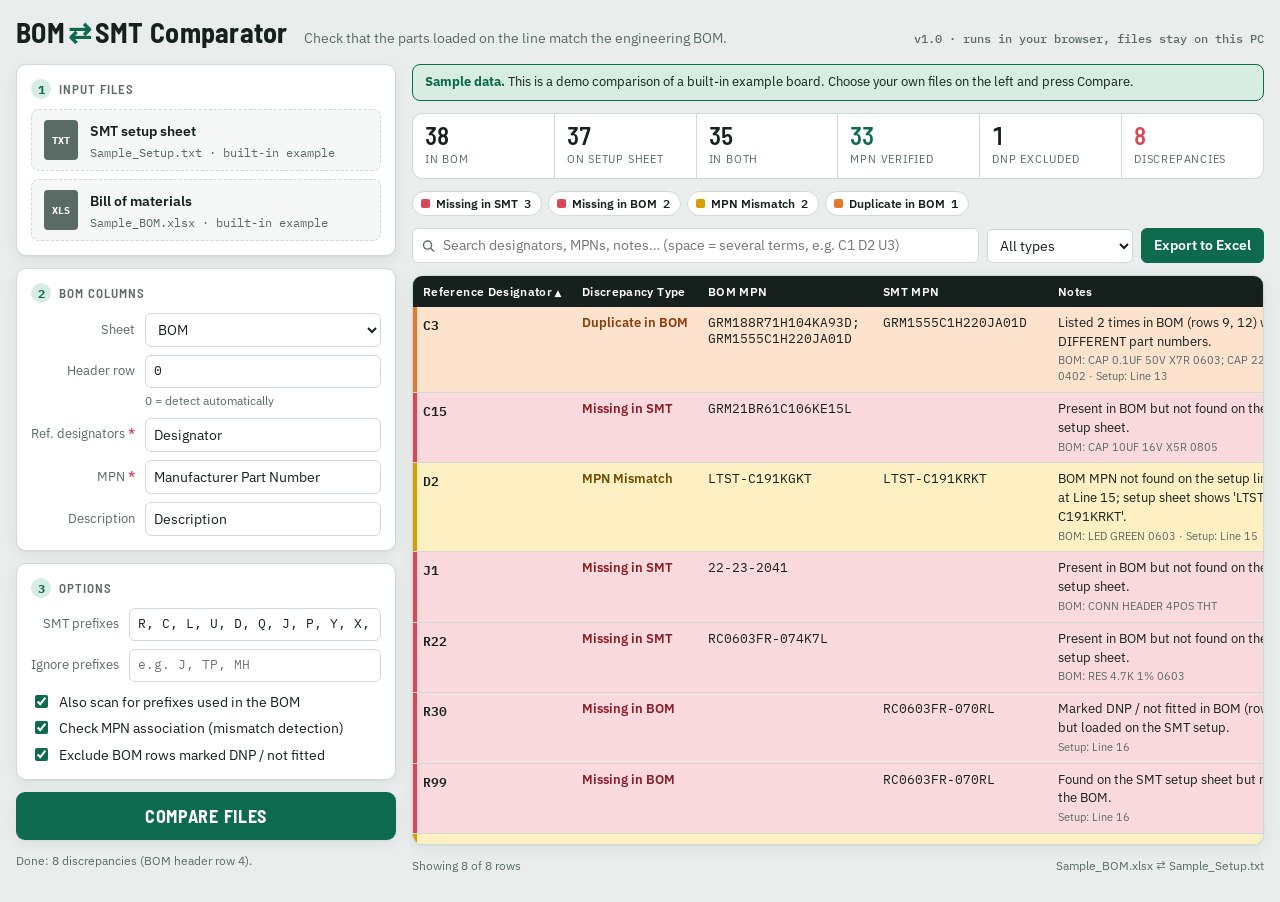
==== web/index.html @ 595cee9e "Add BOM SMT Comparator with bundled HTML and split web app. Co-authored-by: Cursor <cursoragent@curs" ====
<!DOCTYPE html>
<html lang="en">
<head>
<meta charset="utf-8">
<meta name="viewport" content="width=device-width, initial-scale=1, viewport-fit=cover">
<title>BOM SMT Comparator</title>
<meta name="claude:viewport-fit-sides" content="cover">
<link rel="preconnect" href="https://fonts.googleapis.com">
<link rel="stylesheet" href="https://fonts.googleapis.com/css2?family=Barlow+Semi+Condensed:wght@500;600;700&family=IBM+Plex+Mono:wght@400;500;600&family=IBM+Plex+Sans:wght@400;500;600&display=swap">
<link rel="stylesheet" href="css/styles.css">
</head>
<body>
<div class="wrap">
  <header class="top">
    <h1>BOM<span class="sep">⇄</span>SMT Comparator</h1>
    <p>Check that the parts loaded on the line match the engineering BOM.</p>
    <span class="ver">v1.0 · runs in your browser, files stay on this PC</span>
  </header>

  <div class="grid">
    <!-- ============ Setup ============ -->
    <aside class="setup">
      <section class="card">
        <h2><span class="step">1</span>Input files</h2>
        <label class="drop" id="smtDrop" for="smtFile">
          <span class="ico" id="smtIco">TXT</span>
          <span class="lbl">SMT setup sheet</span>
          <span class="name" id="smtName">Click or drop a .txt, .log or .pdf</span>
          <input type="file" id="smtFile" accept=".txt,.log,.pdf">
        </label>
        <label class="drop" id="bomDrop" for="bomFile">
          <span class="ico" id="bomIco">XLS</span>
          <span class="lbl">Bill of materials</span>
          <span class="name" id="bomName">Click or drop a .xlsx or .xls</span>
          <input type="file" id="bomFile" accept=".xlsx,.xls,.xlsm">
        </label>
      </section>

      <section class="card">
        <h2><span class="step">2</span>BOM columns</h2>
        <div class="form">
          <label for="sheetSel">Sheet</label>
          <select id="sheetSel" class="field"></select>
          <label for="headerRow">Header row</label>
          <input id="headerRow" class="field mono" type="number" min="0" step="1" value="0">
          <span class="hint">0 = detect automatically</span>
          <label for="refCol">Ref. designators <b>*</b></label>
          <input id="refCol" class="field" list="colList" autocomplete="off" placeholder="Header, number or letter">
          <label for="mpnCol">MPN <b>*</b></label>
          <input id="mpnCol" class="field" list="colList" autocomplete="off" placeholder="Header, number or letter">
          <label for="descCol">Description</label>
          <input id="descCol" class="field" list="colListDesc" autocomplete="off" placeholder="Optional">
        </div>
        <datalist id="colList"></datalist>
        <datalist id="colListDesc"></datalist>
      </section>

      <section class="card">
        <h2><span class="step">3</span>Options</h2>
        <div class="form">
          <label for="prefixes">SMT prefixes</label>
          <input id="prefixes" class="field mono">
          <label for="ignore">Ignore prefixes</label>
          <input id="ignore" class="field mono" placeholder="e.g. J, TP, MH">
        </div>
        <div class="checks">
          <label><input type="checkbox" id="learn" checked> Also scan for prefixes used in the BOM</label>
          <label><input type="checkbox" id="checkMpn" checked> Check MPN association (mismatch detection)</label>
          <label><input type="checkbox" id="excludeDnp" checked> Exclude BOM rows marked DNP / not fitted</label>
        </div>
      </section>

      <button class="go" id="goBtn" type="button">Compare files</button>
      <div class="progress" id="prog" hidden><i id="progBar"></i></div>
      <div class="pmsg" id="progMsg" aria-live="polite"></div>
    </aside>

    <!-- ============ Results ============ -->
    <main class="results">
      <div class="banner" id="sampleBanner" hidden>
        <span><b>Sample data.</b> This is a demo comparison of a built-in example board. Choose your own files on the left and press Compare.</span>
      </div>

      <div class="stats" id="stats">
        <div class="stat"><div class="n" id="sBom">–</div><div class="k">In BOM</div></div>
        <div class="stat"><div class="n" id="sSmt">–</div><div class="k">On setup sheet</div></div>
        <div class="stat"><div class="n" id="sCommon">–</div><div class="k">In both</div></div>
        <div class="stat good"><div class="n" id="sVer">–</div><div class="k">MPN verified</div></div>
        <div class="stat"><div class="n" id="sDnp">–</div><div class="k">DNP excluded</div></div>
        <div class="stat bad"><div class="n" id="sTotal">–</div><div class="k">Discrepancies</div></div>
      </div>

      <div class="chips" id="chips"></div>

      <div class="toolbar">
        <div class="search">
          <svg viewBox="0 0 24 24" stroke-width="2.2" aria-hidden="true"><circle cx="10.5" cy="10.5" r="6.5"/><path d="M15.5 15.5 21 21"/></svg>
          <input id="search" class="field" type="search" placeholder="Search designators, MPNs, notes… (space = several terms, e.g. C1 D2 U3)">
        </div>
        <select id="typeSel" class="field" style="width:auto">
          <option value="">All types</option>
        </select>
        <button class="btn primary" id="exportBtn" type="button" disabled>Export to Excel</button>
      </div>

      <div class="tablebox">
        <table id="tbl">
          <thead><tr>
            <th data-k="ref" aria-sort="ascending">Reference Designator</th>
            <th data-k="type">Discrepancy Type</th>
            <th data-k="bomMpn">BOM MPN</th>
            <th data-k="smtMpn">SMT MPN</th>
            <th data-k="notes">Notes</th>
          </tr></thead>
          <tbody id="tbody"></tbody>
        </table>
        <div class="empty" id="empty"><strong>No comparison yet</strong>Choose a setup sheet and a BOM, then press Compare files.</div>
      </div>
      <div class="foot"><span id="count"></span><span id="srcInfo"></span></div>
    </main>
  </div>
</div>

<dialog id="dlg"><form method="dialog" class="dlg" id="dlgBody">
  <h3><span class="badge" id="dlgBadge">!</span><span id="dlgTitle"></span></h3>
  <p class="msg" id="dlgMsg"></p>
  <details id="dlgDetails" hidden><summary>Show details</summary><pre id="dlgDetailText"></pre></details>
  <div class="acts" id="dlgActs"></div>
</form></dialog>

<script src="vendor/xlsx.js"></script>
<script src="vendor/exceljs.min.js"></script>
<script src="vendor/pdf.min.js"></script>
<script src="vendor/pdf.worker.min.js"></script>
<script>
if (window.pdfjsLib) {
  pdfjsLib.GlobalWorkerOptions.workerSrc = "vendor/pdf.worker.min.js";
}
</script>
<script src="js/core.js"></script>
<script src="js/sample.js"></script>
<script src="js/app.js"></script>
</body>
</html>
---- web/css/styles.css ----
/* Layout: a two-pane line-side tool. Setup on the left (sticky), results ledger on the right. Stacks under 960px. */
:root {
  --bg: #E9EEEC;          /* bench grey with a green bias */
  --panel: #FFFFFF;
  --panel-2: #F5F8F7;
  --ink: #16201C;
  --muted: #5A6A64;
  --line: #CFD9D5;
  --accent: #0D6A4C;      /* solder-mask green */
  --accent-ink: #FFFFFF;
  --accent-soft: #D7EDE4;
  --focus: #1C8B66;
  --miss-bg: #FBDADD; --miss-ink: #8B1B27; --miss-edge: #D9485A;
  --mm-bg: #FFF0C4;   --mm-ink: #6E4B00;   --mm-edge: #D69E00;
  --dup-bg: #FDE2CD;  --dup-ink: #8A3B08;  --dup-edge: #E07A2C;
  --ok-bg: #DDF1E6;   --ok-ink: #0D5A40;
  --shadow: 0 1px 2px rgba(16, 40, 30, .06), 0 4px 16px rgba(16, 40, 30, .06);
  --f-display: "Barlow Semi Condensed", "Arial Narrow", "Segoe UI", sans-serif;
  --f-body: "IBM Plex Sans", "Segoe UI", system-ui, -apple-system, sans-serif;
  --f-mono: "IBM Plex Mono", Consolas, "Cascadia Mono", "Courier New", monospace;
  color-scheme: light;
}
@media (prefers-color-scheme: dark) {
  :root:not([data-theme="light"]) {
    --bg: #0F1513; --panel: #171F1C; --panel-2: #1C2622; --ink: #E3EBE7; --muted: #92A39C; --line: #2B3833;
    --accent: #3DBE8D; --accent-ink: #06261A; --accent-soft: #173A2D; --focus: #5FD6A8;
    --miss-bg: #47202A; --miss-ink: #FFB9C1; --miss-edge: #F0687A;
    --mm-bg: #3F3413; --mm-ink: #FFDB7A; --mm-edge: #E8B52E;
    --dup-bg: #45291A; --dup-ink: #FFC294; --dup-edge: #F0954F;
    --ok-bg: #173A2D; --ok-ink: #8FE3BF;
    --shadow: 0 1px 2px rgba(0,0,0,.4), 0 4px 16px rgba(0,0,0,.25);
    color-scheme: dark;
  }
}
:root[data-theme="dark"] {
  --bg: #0F1513; --panel: #171F1C; --panel-2: #1C2622; --ink: #E3EBE7; --muted: #92A39C; --line: #2B3833;
  --accent: #3DBE8D; --accent-ink: #06261A; --accent-soft: #173A2D; --focus: #5FD6A8;
  --miss-bg: #47202A; --miss-ink: #FFB9C1; --miss-edge: #F0687A;
  --mm-bg: #3F3413; --mm-ink: #FFDB7A; --mm-edge: #E8B52E;
  --dup-bg: #45291A; --dup-ink: #FFC294; --dup-edge: #F0954F;
  --ok-bg: #173A2D; --ok-ink: #8FE3BF;
  --shadow: 0 1px 2px rgba(0,0,0,.4), 0 4px 16px rgba(0,0,0,.25);
  color-scheme: dark;
}

* { box-sizing: border-box; }
html, body { margin: 0; }
:root { padding-top: env(safe-area-inset-top, 0px); padding-bottom: env(safe-area-inset-bottom, 0px); }
body { background: var(--bg); color: var(--ink); font: 400 14px/1.45 var(--f-body); }
[hidden] { display: none !important; }
button, input, select { font: inherit; color: inherit; }
:focus-visible { outline: 2px solid var(--focus); outline-offset: 2px; }

.wrap { max-width: 1480px; margin: 0 auto; padding-block: 18px 28px;
  padding-left: max(16px, env(safe-area-inset-left, 0px)); padding-right: max(16px, env(safe-area-inset-right, 0px)); }

/* Header */
.top { display: flex; flex-wrap: wrap; align-items: baseline; gap: 6px 16px; margin-bottom: 16px; }
.top h1 { font: 700 28px/1.05 var(--f-display); letter-spacing: .01em; margin: 0; text-wrap: balance; }
.top h1 .sep { color: var(--accent); padding: 0 .12em; }
.top p { margin: 0; color: var(--muted); }
.top .ver { margin-left: auto; font: 500 12px var(--f-mono); color: var(--muted); }

.grid { display: grid; grid-template-columns: 380px minmax(0, 1fr); gap: 16px; align-items: start; }
@media (max-width: 960px) { .grid { grid-template-columns: minmax(0, 1fr); } }

/* Setup panel */
.setup { display: flex; flex-direction: column; gap: 12px; position: sticky; top: calc(12px + env(safe-area-inset-top, 0px)); }
@media (max-width: 960px) { .setup { position: static; } }
.card { background: var(--panel); border: 1px solid var(--line); border-radius: 10px; padding: 14px; box-shadow: var(--shadow); }
.card h2 { font: 600 13px var(--f-display); text-transform: uppercase; letter-spacing: .08em; color: var(--muted);
  margin: 0 0 10px; display: flex; gap: 8px; align-items: center; }
.card h2 .step { display: inline-grid; place-items: center; width: 20px; height: 20px; border-radius: 50%;
  background: var(--accent-soft); color: var(--accent); font: 700 12px var(--f-mono); letter-spacing: 0; }

.drop { display: grid; grid-template-columns: auto minmax(0, 1fr); gap: 2px 12px; align-items: center;
  border: 1.5px dashed var(--line); border-radius: 8px; padding: 10px 12px; cursor: pointer; background: var(--panel-2);
  transition: border-color .15s, background .15s; }
.drop + .drop { margin-top: 8px; }
.drop:hover, .drop.over { border-color: var(--accent); background: var(--accent-soft); }
.drop.loaded { border-style: solid; border-color: var(--accent); }
.drop .ico { grid-row: span 2; width: 34px; height: 40px; border-radius: 4px; display: grid; place-items: center;
  font: 700 10px var(--f-mono); color: var(--accent-ink); background: var(--muted); }
.drop.loaded .ico { background: var(--accent); }
.drop .lbl { font-weight: 600; }
.drop .name { font: 400 12px var(--f-mono); color: var(--muted); overflow: hidden; text-overflow: ellipsis; white-space: nowrap; }
.drop input { position: absolute; width: 1px; height: 1px; opacity: 0; pointer-events: none; }

.form { display: grid; grid-template-columns: auto minmax(0, 1fr); gap: 8px 10px; align-items: center; }
.form label { color: var(--muted); font-size: 13px; text-align: right; }
.form label b { color: var(--miss-edge); font-weight: 600; }
.field { width: 100%; min-width: 0; background: var(--panel); border: 1px solid var(--line); border-radius: 6px; padding: 6px 8px; }
.field:focus { border-color: var(--focus); outline: none; box-shadow: 0 0 0 3px var(--accent-soft); }
.field.mono { font-family: var(--f-mono); font-size: 13px; }
.hint { grid-column: 2; font-size: 12px; color: var(--muted); margin-top: -4px; }
.checks { display: grid; gap: 6px; margin-top: 10px; }
.checks label { display: flex; gap: 8px; align-items: flex-start; cursor: pointer; }
.checks input { accent-color: var(--accent); margin-top: 3px; }

.go { width: 100%; border: 0; border-radius: 9px; padding: 13px 16px; cursor: pointer; background: var(--accent); color: var(--accent-ink);
  font: 700 18px var(--f-display); letter-spacing: .04em; text-transform: uppercase; box-shadow: var(--shadow); }
.go:hover { filter: brightness(1.08); }
.go:disabled { opacity: .55; cursor: progress; }
.progress { height: 6px; border-radius: 3px; background: var(--line); overflow: hidden; }
.progress > i { display: block; height: 100%; width: 0; background: var(--accent); transition: width .2s; }
.pmsg { font-size: 12px; color: var(--muted); min-height: 1.4em; }

/* Results */
.results { display: flex; flex-direction: column; gap: 12px; min-width: 0; }
.banner { display: flex; flex-wrap: wrap; gap: 8px 12px; align-items: center; background: var(--accent-soft); color: var(--ink);
  border: 1px solid var(--accent); border-radius: 8px; padding: 8px 12px; font-size: 13px; }
.banner b { color: var(--accent); }
.stats { display: grid; grid-template-columns: repeat(6, minmax(0, 1fr)); gap: 1px; background: var(--line);
  border: 1px solid var(--line); border-radius: 10px; overflow: hidden; }
@media (max-width: 1200px) { .stats { grid-template-columns: repeat(3, minmax(0, 1fr)); } }
.stat { background: var(--panel); padding: 10px 12px; }
.stat .n { font: 600 24px/1 var(--f-display); font-variant-numeric: tabular-nums; }
.stat .k { font-size: 11px; text-transform: uppercase; letter-spacing: .07em; color: var(--muted); margin-top: 4px; }
.stat.bad .n { color: var(--miss-edge); }
.stat.good .n { color: var(--accent); }

.chips { display: flex; flex-wrap: wrap; gap: 6px; }
.chip { display: inline-flex; gap: 6px; align-items: center; border: 1px solid transparent; border-radius: 999px; padding: 3px 10px 3px 8px;
  font-size: 12px; font-weight: 600; cursor: pointer; background: var(--panel); border-color: var(--line); color: var(--ink); }
.chip .dot { width: 9px; height: 9px; border-radius: 2px; }
.chip[aria-pressed="true"] { border-color: var(--ink); }
.chip .c { font-family: var(--f-mono); }
.t-miss { --row-bg: var(--miss-bg); --row-ink: var(--miss-ink); --row-edge: var(--miss-edge); }
.t-mm   { --row-bg: var(--mm-bg);   --row-ink: var(--mm-ink);   --row-edge: var(--mm-edge); }
.t-dup  { --row-bg: var(--dup-bg);  --row-ink: var(--dup-ink);  --row-edge: var(--dup-edge); }
.chip .dot { background: var(--row-edge, var(--muted)); }

.toolbar { display: flex; flex-wrap: wrap; gap: 8px; align-items: center; }
.toolbar .search { flex: 1 1 260px; min-width: 0; position: relative; }
.toolbar .search input { padding-left: 30px; }
.toolbar .search svg { position: absolute; left: 9px; top: 50%; transform: translateY(-50%); width: 15px; height: 15px; stroke: var(--muted); fill: none; }
.btn { border: 1px solid var(--line); background: var(--panel); border-radius: 6px; padding: 6px 12px; cursor: pointer; font-weight: 500; }
.btn:hover { border-color: var(--accent); }
.btn.primary { background: var(--accent); color: var(--accent-ink); border-color: var(--accent); font-weight: 600; }
.btn:disabled { opacity: .5; cursor: not-allowed; }

.tablebox { background: var(--panel); border: 1px solid var(--line); border-radius: 10px; overflow: auto; max-height: calc(100vh - 330px); min-height: 260px; box-shadow: var(--shadow); }
table { width: 100%; border-collapse: collapse; font-size: 13px; }
thead th { position: sticky; top: 0; z-index: 1; background: var(--ink); color: var(--panel); text-align: left; font: 600 12px var(--f-body);
  letter-spacing: .03em; padding: 8px 10px; white-space: nowrap; cursor: pointer; user-select: none; }
thead th[aria-sort="ascending"]::after { content: " ▲"; font-size: 9px; }
thead th[aria-sort="descending"]::after { content: " ▼"; font-size: 9px; }
tbody td { padding: 7px 10px; border-bottom: 1px solid var(--line); vertical-align: top; }
tbody tr { background: var(--row-bg); color: var(--ink); }
tbody tr td:first-child { box-shadow: inset 4px 0 0 var(--row-edge); }
td.ref { font: 600 13px var(--f-mono); white-space: nowrap; }
td.mpn { font: 400 12.5px var(--f-mono); overflow-wrap: anywhere; min-width: 175px; }
td.type { white-space: nowrap; color: var(--row-ink); font-weight: 600; }
td.notes { min-width: 260px; }
td.notes small { display: block; color: var(--muted); margin-top: 2px; }
.empty { padding: 40px 16px; text-align: center; color: var(--muted); }
.empty strong { display: block; font: 600 20px var(--f-display); color: var(--ink); margin-bottom: 4px; }
.empty.ok strong { color: var(--accent); }
.foot { display: flex; justify-content: space-between; flex-wrap: wrap; gap: 6px; font-size: 12px; color: var(--muted); }

/* Dialog */
dialog { border: 1px solid var(--line); border-radius: 12px; padding: 0; max-width: min(620px, calc(100vw - 32px)); background: var(--panel); color: var(--ink); box-shadow: 0 20px 60px rgba(0,0,0,.3); }
dialog::backdrop { background: rgba(10, 20, 16, .45); }
.dlg { padding: 18px 20px 16px; display: grid; gap: 12px; }
.dlg h3 { margin: 0; font: 700 20px var(--f-display); display: flex; gap: 10px; align-items: center; }
.dlg h3 .badge { width: 26px; height: 26px; border-radius: 50%; display: grid; place-items: center; font: 700 14px var(--f-mono); }
.dlg.error h3 .badge { background: var(--miss-bg); color: var(--miss-ink); }
.dlg.warn h3 .badge { background: var(--mm-bg); color: var(--mm-ink); }
.dlg.info h3 .badge { background: var(--ok-bg); color: var(--ok-ink); }
.dlg .msg { white-space: pre-wrap; margin: 0; max-height: 50vh; overflow: auto; }
.dlg details pre { font: 12px var(--f-mono); background: var(--panel-2); border: 1px solid var(--line); border-radius: 6px; padding: 8px; max-height: 240px; overflow: auto; white-space: pre-wrap; }
.dlg .acts { display: flex; justify-content: flex-end; gap: 8px; flex-wrap: wrap; }

@media (prefers-reduced-motion: reduce) { * { transition: none !important; } }
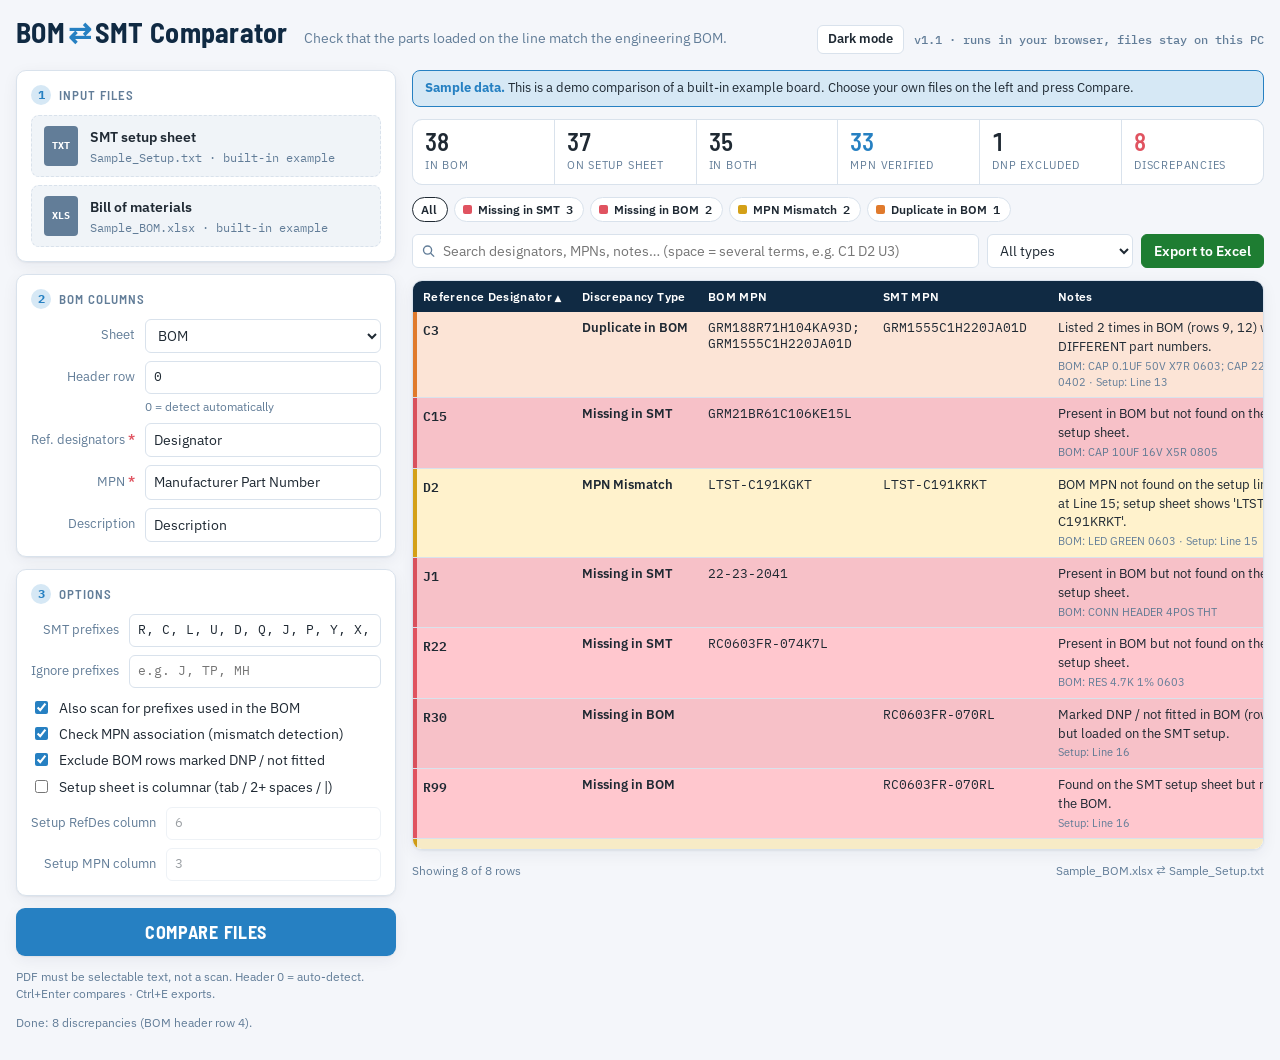
==== commit fdb3b206: "Match Python UI: dark mode, chips, columnar SMT parse, and ExcelJS load fix. Co-authored-by: Cursor " ====
--- a/web/index.html
+++ b/web/index.html
@@ -14,7 +14,10 @@
   <header class="top">
     <h1>BOM<span class="sep">⇄</span>SMT Comparator</h1>
     <p>Check that the parts loaded on the line match the engineering BOM.</p>
-    <span class="ver">v1.0 · runs in your browser, files stay on this PC</span>
+    <div class="actions">
+      <button class="theme-btn" id="themeBtn" type="button" title="Toggle a darker shop-floor theme">Dark mode</button>
+      <span class="ver">v1.1 · runs in your browser, files stay on this PC</span>
+    </div>
   </header>
 
   <div class="grid">
@@ -67,10 +70,18 @@
           <label><input type="checkbox" id="learn" checked> Also scan for prefixes used in the BOM</label>
           <label><input type="checkbox" id="checkMpn" checked> Check MPN association (mismatch detection)</label>
           <label><input type="checkbox" id="excludeDnp" checked> Exclude BOM rows marked DNP / not fitted</label>
+          <label><input type="checkbox" id="colMode"> Setup sheet is columnar (tab / 2+ spaces / |)</label>
+        </div>
+        <div class="form" style="margin-top:10px">
+          <label for="smtRefCol">Setup RefDes column</label>
+          <input id="smtRefCol" class="field mono col-fields" type="number" min="1" max="40" value="6" disabled>
+          <label for="smtMpnCol">Setup MPN column</label>
+          <input id="smtMpnCol" class="field mono col-fields" type="number" min="0" max="40" value="3" disabled>
         </div>
       </section>
 
-      <button class="go" id="goBtn" type="button">Compare files</button>
+      <button class="go" id="goBtn" type="button" title="Ctrl+Enter">Compare files</button>
+      <div class="hint-line">PDF must be selectable text, not a scan. Header 0 = auto-detect. Ctrl+Enter compares · Ctrl+E exports.</div>
       <div class="progress" id="prog" hidden><i id="progBar"></i></div>
       <div class="pmsg" id="progMsg" aria-live="polite"></div>
     </aside>
@@ -100,7 +111,7 @@
         <select id="typeSel" class="field" style="width:auto">
           <option value="">All types</option>
         </select>
-        <button class="btn primary" id="exportBtn" type="button" disabled>Export to Excel</button>
+        <button class="btn primary" id="exportBtn" type="button" disabled title="Ctrl+E">Export to Excel</button>
       </div>
 
       <div class="tablebox">
@@ -128,8 +139,8 @@
   <div class="acts" id="dlgActs"></div>
 </form></dialog>
 
+<script src="vendor/exceljs.min.js"></script>
 <script src="vendor/xlsx.js"></script>
-<script src="vendor/exceljs.min.js"></script>
 <script src="vendor/pdf.min.js"></script>
 <script src="vendor/pdf.worker.min.js"></script>
 <script>
--- a/web/css/styles.css
+++ b/web/css/styles.css
@@ -1,44 +1,35 @@
 /* Layout: a two-pane line-side tool. Setup on the left (sticky), results ledger on the right. Stacks under 960px. */
 :root {
-  --bg: #E9EEEC;          /* bench grey with a green bias */
+  --bg: #F4F6FA;
   --panel: #FFFFFF;
-  --panel-2: #F5F8F7;
-  --ink: #16201C;
-  --muted: #5A6A64;
-  --line: #CFD9D5;
-  --accent: #0D6A4C;      /* solder-mask green */
+  --panel-2: #F0F4F8;
+  --ink: #1F2933;
+  --muted: #627D98;
+  --line: #D9E2EC;
+  --accent: #2680C2;
   --accent-ink: #FFFFFF;
-  --accent-soft: #D7EDE4;
-  --focus: #1C8B66;
-  --miss-bg: #FBDADD; --miss-ink: #8B1B27; --miss-edge: #D9485A;
-  --mm-bg: #FFF0C4;   --mm-ink: #6E4B00;   --mm-edge: #D69E00;
-  --dup-bg: #FDE2CD;  --dup-ink: #8A3B08;  --dup-edge: #E07A2C;
-  --ok-bg: #DDF1E6;   --ok-ink: #0D5A40;
-  --shadow: 0 1px 2px rgba(16, 40, 30, .06), 0 4px 16px rgba(16, 40, 30, .06);
+  --accent-soft: #D6E8F5;
+  --focus: #2680C2;
+  --export: #1E7D32;
+  --head: #102A43;
+  --miss-bg: #FFC7CE; --miss-ink: #1F2933; --miss-edge: #E05360;
+  --mm-bg: #FFF2CC;   --mm-ink: #1F2933;   --mm-edge: #D4A017;
+  --dup-bg: #FCE4D6;  --dup-ink: #1F2933;  --dup-edge: #E07A2C;
+  --ok-bg: #DDF1E6;   --ok-ink: #1E7D32;
+  --shadow: 0 1px 2px rgba(16, 42, 67, .06), 0 4px 16px rgba(16, 42, 67, .06);
   --f-display: "Barlow Semi Condensed", "Arial Narrow", "Segoe UI", sans-serif;
   --f-body: "IBM Plex Sans", "Segoe UI", system-ui, -apple-system, sans-serif;
   --f-mono: "IBM Plex Mono", Consolas, "Cascadia Mono", "Courier New", monospace;
   color-scheme: light;
 }
-@media (prefers-color-scheme: dark) {
-  :root:not([data-theme="light"]) {
-    --bg: #0F1513; --panel: #171F1C; --panel-2: #1C2622; --ink: #E3EBE7; --muted: #92A39C; --line: #2B3833;
-    --accent: #3DBE8D; --accent-ink: #06261A; --accent-soft: #173A2D; --focus: #5FD6A8;
-    --miss-bg: #47202A; --miss-ink: #FFB9C1; --miss-edge: #F0687A;
-    --mm-bg: #3F3413; --mm-ink: #FFDB7A; --mm-edge: #E8B52E;
-    --dup-bg: #45291A; --dup-ink: #FFC294; --dup-edge: #F0954F;
-    --ok-bg: #173A2D; --ok-ink: #8FE3BF;
-    --shadow: 0 1px 2px rgba(0,0,0,.4), 0 4px 16px rgba(0,0,0,.25);
-    color-scheme: dark;
-  }
-}
 :root[data-theme="dark"] {
-  --bg: #0F1513; --panel: #171F1C; --panel-2: #1C2622; --ink: #E3EBE7; --muted: #92A39C; --line: #2B3833;
-  --accent: #3DBE8D; --accent-ink: #06261A; --accent-soft: #173A2D; --focus: #5FD6A8;
-  --miss-bg: #47202A; --miss-ink: #FFB9C1; --miss-edge: #F0687A;
-  --mm-bg: #3F3413; --mm-ink: #FFDB7A; --mm-edge: #E8B52E;
-  --dup-bg: #45291A; --dup-ink: #FFC294; --dup-edge: #F0954F;
-  --ok-bg: #173A2D; --ok-ink: #8FE3BF;
+  --bg: #1B2430; --panel: #243040; --panel-2: #151C26; --ink: #E8EEF4; --muted: #9FB3C8; --line: #3D4F63;
+  --accent: #2680C2; --accent-ink: #FFFFFF; --accent-soft: #1E3A52; --focus: #4AA3D9;
+  --export: #1E7D32; --head: #102A43;
+  --miss-bg: #6E3038; --miss-ink: #E8EEF4; --miss-edge: #E05360;
+  --mm-bg: #6B5520;   --mm-ink: #E8EEF4;   --mm-edge: #D4A017;
+  --dup-bg: #6B4530;  --dup-ink: #E8EEF4;  --dup-edge: #E07A2C;
+  --ok-bg: #173A2D;   --ok-ink: #5FE08A;
   --shadow: 0 1px 2px rgba(0,0,0,.4), 0 4px 16px rgba(0,0,0,.25);
   color-scheme: dark;
 }
@@ -56,10 +47,15 @@
 
 /* Header */
 .top { display: flex; flex-wrap: wrap; align-items: baseline; gap: 6px 16px; margin-bottom: 16px; }
-.top h1 { font: 700 28px/1.05 var(--f-display); letter-spacing: .01em; margin: 0; text-wrap: balance; }
+.top h1 { font: 700 28px/1.05 var(--f-display); letter-spacing: .01em; margin: 0; text-wrap: balance; color: var(--head); }
+:root[data-theme="dark"] .top h1 { color: #F0F7FC; }
 .top h1 .sep { color: var(--accent); padding: 0 .12em; }
 .top p { margin: 0; color: var(--muted); }
-.top .ver { margin-left: auto; font: 500 12px var(--f-mono); color: var(--muted); }
+.top .actions { margin-left: auto; display: flex; align-items: center; gap: 10px; }
+.top .ver { font: 500 12px var(--f-mono); color: var(--muted); }
+.theme-btn { border: 1px solid var(--line); background: var(--panel); border-radius: 6px; padding: 4px 10px;
+  cursor: pointer; font-weight: 600; font-size: 13px; }
+.theme-btn:hover { border-color: var(--accent); }
 
 .grid { display: grid; grid-template-columns: 380px minmax(0, 1fr); gap: 16px; align-items: start; }
 @media (max-width: 960px) { .grid { grid-template-columns: minmax(0, 1fr); } }
@@ -101,6 +97,8 @@
   font: 700 18px var(--f-display); letter-spacing: .04em; text-transform: uppercase; box-shadow: var(--shadow); }
 .go:hover { filter: brightness(1.08); }
 .go:disabled { opacity: .55; cursor: progress; }
+.hint-line { font-size: 12px; color: var(--muted); }
+.col-fields:disabled, .col-fields[disabled] { opacity: .45; }
 .progress { height: 6px; border-radius: 3px; background: var(--line); overflow: hidden; }
 .progress > i { display: block; height: 100%; width: 0; background: var(--accent); transition: width .2s; }
 .pmsg { font-size: 12px; color: var(--muted); min-height: 1.4em; }
@@ -136,17 +134,19 @@
 .toolbar .search svg { position: absolute; left: 9px; top: 50%; transform: translateY(-50%); width: 15px; height: 15px; stroke: var(--muted); fill: none; }
 .btn { border: 1px solid var(--line); background: var(--panel); border-radius: 6px; padding: 6px 12px; cursor: pointer; font-weight: 500; }
 .btn:hover { border-color: var(--accent); }
-.btn.primary { background: var(--accent); color: var(--accent-ink); border-color: var(--accent); font-weight: 600; }
+.btn.primary { background: var(--export); color: #fff; border-color: var(--export); font-weight: 600; }
 .btn:disabled { opacity: .5; cursor: not-allowed; }
 
 .tablebox { background: var(--panel); border: 1px solid var(--line); border-radius: 10px; overflow: auto; max-height: calc(100vh - 330px); min-height: 260px; box-shadow: var(--shadow); }
 table { width: 100%; border-collapse: collapse; font-size: 13px; }
-thead th { position: sticky; top: 0; z-index: 1; background: var(--ink); color: var(--panel); text-align: left; font: 600 12px var(--f-body);
+thead th { position: sticky; top: 0; z-index: 1; background: var(--head); color: #fff; text-align: left; font: 600 12px var(--f-body);
   letter-spacing: .03em; padding: 8px 10px; white-space: nowrap; cursor: pointer; user-select: none; }
 thead th[aria-sort="ascending"]::after { content: " ▲"; font-size: 9px; }
 thead th[aria-sort="descending"]::after { content: " ▼"; font-size: 9px; }
 tbody td { padding: 7px 10px; border-bottom: 1px solid var(--line); vertical-align: top; }
 tbody tr { background: var(--row-bg); color: var(--ink); }
+tbody tr:nth-child(even) { filter: brightness(0.97); }
+:root[data-theme="dark"] tbody tr:nth-child(even) { filter: brightness(1.08); }
 tbody tr td:first-child { box-shadow: inset 4px 0 0 var(--row-edge); }
 td.ref { font: 600 13px var(--f-mono); white-space: nowrap; }
 td.mpn { font: 400 12.5px var(--f-mono); overflow-wrap: anywhere; min-width: 175px; }
